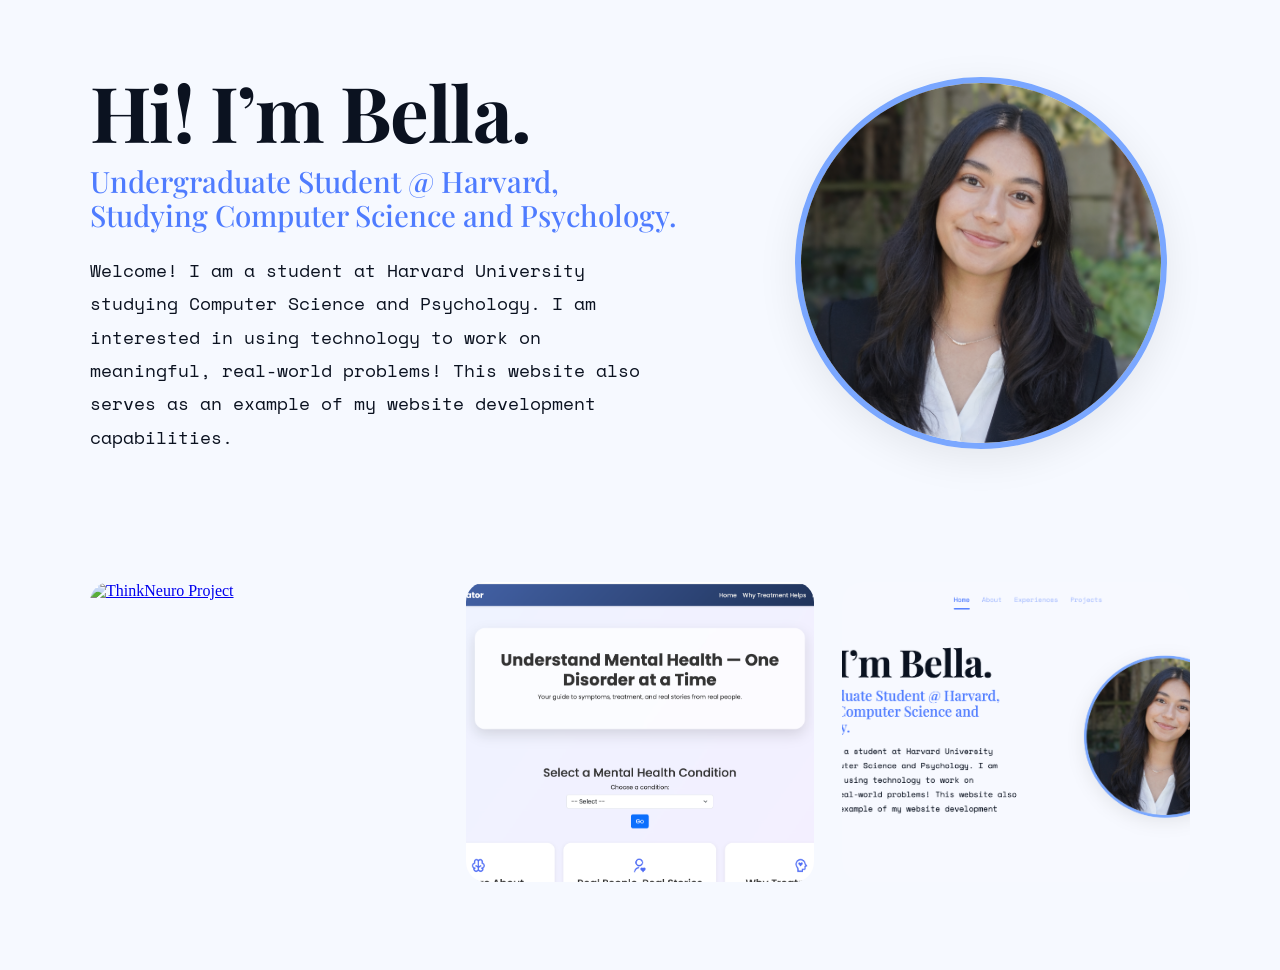
==== index.html @ c7327dbe "Save specific local edits" ====
<!doctype html>
<html>

<head>
  <title>Isabella Meneses-Guimaraes (Bella Meneses)</title>
  <meta charset="utf-8" name="viewport" content="width=device-width, initial-scale=1">
  <link href="https://use.fontawesome.com/releases/v5.2.0/css/all.css" media="screen" rel="stylesheet"
    type="text/css" />
  <link href="css/frame.css" media="screen" rel="stylesheet" type="text/css" />
  <link href="css/controls.css" media="screen" rel="stylesheet" type="text/css" />
  <link href="css/custom.css" media="screen" rel="stylesheet" type="text/css" />
  <link rel="preconnect" href="https://fonts.googleapis.com">
  <link rel="preconnect" href="https://fonts.gstatic.com" crossorigin>
  <link
    href="https://fonts.googleapis.com/css2?family=Playfair+Display:wght@500;700&family=Space+Mono:wght@400;700&display=swap"
    rel="stylesheet">
  <script src="https://ajax.googleapis.com/ajax/libs/jquery/3.3.1/jquery.min.js"></script>
  <script src="js/menu.js"></script>
  <script src="js/footer.js"></script>
  <script src="js/custom.js"></script>
</head>

<body>
  <div class="menu-container"></div>
  <div class="content-container">
    <!-------------------------------------------------------------------------------------------->
    <!--Start Header-->
    <section class="hero">
      <div class="hero-inner">

        <!-- LEFT SIDE -->
        <div class="hero-text-column">
          <h1 class="hero-title">Hi! I’m Bella.</h1>

          <h2 class="hero-subtitle">
            Undergraduate Student @ Harvard,<br>
            Studying Computer Science and Psychology.
          </h2>

          <p class="hero-text">
            Welcome! I am a student at Harvard University studying Computer Science and Psychology. I am interested in
            using technology to work on meaningful, real-world problems! This website also serves as an example of my
            website development capabilities.
          </p>
        </div>

        <!-- RIGHT SIDE -->
        <div class="hero-image-column">
          <div class="hero-image-wrapper">
            <img src="img/headshot.png" alt="Bella Meneses">
          </div>
        </div>

      </div>
    </section>
    <!--End Header-->

    <section class="project-preview-section">
      <div class="project-preview-grid">

        <a href="thinkneuro.html" class="project-tile">
          <img src="img/thinkneuro-preview.png" alt="ThinkNeuro Project">
          <div class="tile-overlay">
            <h3>ThinkNeuro Project</h3>
          </div>
        </a>

        <a href="mental-health.html" class="project-tile">
          <img src="img/mental-health-preview.png" alt="Mental Health Navigator">
          <div class="tile-overlay">
            <h3>Mental Health Navigator</h3>
          </div>
        </a>

        <a href="website.html" class="project-tile">
          <img src="img/website-preview.png" alt="Personal Website">
          <div class="tile-overlay">
            <h3>Personal Website</h3>
          </div>
        </a>

      </div>
    </section>
---- css/controls.css ----
/*************************************************************************
 * GitHub: https://github.com/yenchiah/project-website-template
 * Version: v3.44
 * This CSS file has control elements that do not require JavaScript
 * If you want to keep this template updated, avoid modifying this file
 * Instead, add your own CSS in the custom.css file
 *************************************************************************/

.custom-image-button {
  display: flex;
  flex-direction: column;
  flex-wrap: wrap;
  justify-content: flex-start;
  align-items: stretch;
  align-content: stretch;
  box-sizing: border-box;
  text-decoration: none;
  -webkit-touch-callout: none;
  -webkit-user-select: none;
  -khtml-user-select: none;
  -moz-user-select: none;
  -ms-user-select: none;
  user-select: none;
}

.custom-button {
  font-family: 'Open Sans', Helvetica, Arial, sans-serif;
  padding: 10px 20px;
  text-align: center;
  font-size: 14px;
  line-height: 15px;
  outline: none;
  border-radius: 2px;
  cursor: pointer;
  box-shadow: none;
  transition: background-color 0.1s, box-shadow 0.1s, border 0.1s;
  text-decoration: none;
  display: block;
  box-sizing: border-box;
  color: white;
  border: 1px solid #7d7d7d;
  background-color: #7d7d7d;
  -webkit-touch-callout: none;
  -webkit-user-select: none;
  -khtml-user-select: none;
  -moz-user-select: none;
  -ms-user-select: none;
  user-select: none;
}

.custom-button:not(:disabled):hover {
  background-color: #4d4d4d;
  border-color: #4d4d4d;
}

.custom-button:not(:disabled):active {
  background-color: #4d4d4d;
  border-color: #4d4d4d;
}

.custom-button:disabled {
  opacity: 0.4;
  cursor: default;
}

.custom-button-primary {
  background-color: #007bff;
  border-color: #007bff;
}

.custom-button-primary:not(:disabled):hover {
  background-color: #005cbf;
  border-color: #005cbf;
}

.custom-button-primary:not(:disabled):active {
  background-color: #005cbf;
  border-color: #005cbf;
}

.custom-button-danger {
  background-color: #dc3545;
  border-color: #dc3545;
}

.custom-button-danger:not(:disabled):hover {
  background-color: #a71120;
  border-color: #a71120;
}

.custom-button-danger:not(:disabled):active {
  background-color: #a71120;
  border-color: #a71120;
}

.custom-button-info {
  background-color: #17a2b8;
  border-color: #17a2b8;
}

.custom-button-info:not(:disabled):hover {
  background-color: #007082;
  border-color: #007082;
}

.custom-button-info:not(:disabled):active {
  background-color: #007082;
  border-color: #007082;
}

.custom-button-flat {
  font-family: 'Open Sans', Helvetica, Arial, sans-serif;
  text-align: center;
  font-size: 16px;
  line-height: 16px;
  outline: none;
  border-radius: 48px;
  cursor: pointer;
  box-shadow: none;
  transition: background-color 0.1s, box-shadow 0.1s, border 0.1s;
  text-decoration: none;
  color: black;
  border: 1px solid #777777;
  background-color: white;
  padding: 13px;
  display: flex;
  flex-direction: row;
  flex-wrap: wrap;
  justify-content: center;
  align-items: center;
  align-content: center;
  box-sizing: border-box;
  -webkit-touch-callout: none;
  -webkit-user-select: none;
  -khtml-user-select: none;
  -moz-user-select: none;
  -ms-user-select: none;
  user-select: none;
}

.custom-button-flat.large {
  font-size: 18px;
  line-height: 18px;
  padding: 17px;
  border-radius: 56px;
}

.custom-button-flat.small {
  font-size: 14px;
  line-height: 14px;
  padding: 12px;
  border-radius: 42px;
}

.custom-button-flat:disabled {
  opacity: 0.4;
  cursor: default;
}

.custom-button-flat img {
  width: 20px;
  height: 20px;
}

.custom-button-flat.small img {
  width: 16px;
  height: 16px;
}

.custom-button-flat.large img {
  width: 24px;
  height: 24px;
}

.custom-button-flat span {
  margin-left: 6px;
}

input.custom-textbox,
textarea.custom-textbox {
  font-family: 'Source Sans Pro', Helvetica, Arial, sans-serif;
  box-sizing: border-box;
  padding: 5px 10px;
  background: rgb(255, 255, 255);
  border: 1px solid #7d7d7d;
  font-size: 16px;
  outline: none;
  border-radius: 2px;
  resize: vertical;
}

input.custom-textbox {
  min-height: 37px;
  max-height: 37px;
}

textarea.custom-textbox {
  min-height: 60px;
  max-height: 200px;
}

input[readonly].custom-textbox,
textarea[readonly].custom-textbox {
  cursor: default;
  background: rgb(230, 230, 230);
}

.control-group {
  display: flex;
  flex-direction: row;
  flex-wrap: wrap;
  justify-content: flex-start;
  align-items: center;
  align-content: stretch;
  box-sizing: border-box;
  -webkit-touch-callout: none;
  -webkit-user-select: none;
  -khtml-user-select: none;
  -moz-user-select: none;
  -ms-user-select: none;
  user-select: none;
}

.control-group .custom-image-button {
  margin: 10px 0 10px 0;
}

.control-group .custom-image-button:not(:last-child) {
  margin-right: 15px;
}

.control-group .custom-button {
  margin: 10px 0 10px 0;
}

.control-group .custom-button:not(:last-child) {
  margin-right: 15px;
}

.control-group .custom-button-flat {
  margin: 10px 0 10px 0;
}

.control-group .custom-button-flat:not(:last-child) {
  margin-right: 15px;
}

.control-group .custom-textbox {
  margin: 10px 0 10px 0;
}

.control-group .custom-textbox:not(:last-child) {
  margin-right: 15px;
}

@media screen and (max-width: 500px) {
  .stretch-on-mobile {
    margin-left: 0 !important;
    margin-right: 0 !important;
    flex: 1 0 100%;
    max-width: 100%;
  }
}

.pulse-white {
  box-shadow: 0 0 0 rgba(255, 255, 255, 0.5);
  animation: pulse-white 2s infinite;
}

@-webkit-keyframes pulse-white {
  0% {
    -webkit-box-shadow: 0 0 0 0 rgba(255, 255, 255, 0.5);
  }

  70% {
    -webkit-box-shadow: 0 0 0 15px rgba(255, 255, 255, 0);
  }

  100% {
    -webkit-box-shadow: 0 0 0 0 rgba(255, 255, 255, 0);
  }
}

@keyframes pulse-white {
  0% {
    -moz-box-shadow: 0 0 0 0 rgba(255, 255, 255, 0.5);
    box-shadow: 0 0 0 0 rgba(255, 255, 255, 0.5);
  }

  70% {
    -moz-box-shadow: 0 0 0 15px rgba(255, 255, 255, 0);
    box-shadow: 0 0 0 15px rgba(255, 255, 255, 0);
  }

  100% {
    -moz-box-shadow: 0 0 0 0 rgba(255, 255, 255, 0);
    box-shadow: 0 0 0 0 rgba(255, 255, 255, 0);
  }
}

.pulse-black {
  box-shadow: 0 0 0 rgba(0, 0, 0, 0.5);
  animation: pulse-black 2s infinite;
}

@-webkit-keyframes pulse-black {
  0% {
    -webkit-box-shadow: 0 0 0 0 rgba(0, 0, 0, 0.5);
  }

  70% {
    -webkit-box-shadow: 0 0 0 15px rgba(0, 0, 0, 0);
  }

  100% {
    -webkit-box-shadow: 0 0 0 0 rgba(0, 0, 0, 0);
  }
}

@keyframes pulse-black {
  0% {
    -moz-box-shadow: 0 0 0 0 rgba(0, 0, 0, 0.5);
    box-shadow: 0 0 0 0 rgba(0, 0, 0, 0.5);
  }

  70% {
    -moz-box-shadow: 0 0 0 15px rgba(0, 0, 0, 0);
    box-shadow: 0 0 0 15px rgba(0, 0, 0, 0);
  }

  100% {
    -moz-box-shadow: 0 0 0 0 rgba(0, 0, 0, 0);
    box-shadow: 0 0 0 0 rgba(0, 0, 0, 0);
  }
}

.pulse-primary {
  box-shadow: 0 0 0 rgba(0, 123, 255, 0.5);
  animation: pulse-primary 2s infinite;
}

@-webkit-keyframes pulse-primary {
  0% {
    -webkit-box-shadow: 0 0 0 0 rgba(0, 123, 255, 0.5);
  }

  70% {
    -webkit-box-shadow: 0 0 0 15px rgba(0, 123, 255, 0);
  }

  100% {
    -webkit-box-shadow: 0 0 0 0 rgba(0, 123, 255, 0);
  }
}

@keyframes pulse-primary {
  0% {
    -moz-box-shadow: 0 0 0 0 rgba(0, 123, 255, 0.5);
    box-shadow: 0 0 0 0 rgba(0, 123, 255, 0.5);
  }

  70% {
    -moz-box-shadow: 0 0 0 15px rgba(0, 123, 255, 0);
    box-shadow: 0 0 0 15px rgba(0, 123, 255, 0);
  }

  100% {
    -moz-box-shadow: 0 0 0 0 rgba(0, 123, 255, 0);
    box-shadow: 0 0 0 0 rgba(0, 123, 255, 0);
  }
}

.pulse-danger {
  box-shadow: 0 0 0 rgba(220, 53, 69, 0.5);
  animation: pulse-danger 2s infinite;
}

@-webkit-keyframes pulse-danger {
  0% {
    -webkit-box-shadow: 0 0 0 0 rgba(220, 53, 69, 0.5);
  }

  70% {
    -webkit-box-shadow: 0 0 0 15px rgba(220, 53, 69, 0);
  }

  100% {
    -webkit-box-shadow: 0 0 0 0 rgba(220, 53, 69, 0);
  }
}

@keyframes pulse-danger {
  0% {
    -moz-box-shadow: 0 0 0 0 rgba(220, 53, 69, 0.5);
    box-shadow: 0 0 0 0 rgba(220, 53, 69, 0.5);
  }

  70% {
    -moz-box-shadow: 0 0 0 15px rgba(220, 53, 69, 0);
    box-shadow: 0 0 0 15px rgba(220, 53, 69, 0);
  }

  100% {
    -moz-box-shadow: 0 0 0 0 rgba(220, 53, 69, 0);
    box-shadow: 0 0 0 0 rgba(220, 53, 69, 0);
  }
}

.pulse-info {
  box-shadow: 0 0 0 rgba(23, 162, 184, 0.5);
  animation: pulse-info 2s infinite;
}

@-webkit-keyframes pulse-info {
  0% {
    -webkit-box-shadow: 0 0 0 0 rgba(23, 162, 184, 0.5);
  }

  70% {
    -webkit-box-shadow: 0 0 0 15px rgba(23, 162, 184, 0);
  }

  100% {
    -webkit-box-shadow: 0 0 0 0 rgba(23, 162, 184, 0);
  }
}

@keyframes pulse-info {
  0% {
    -moz-box-shadow: 0 0 0 0 rgba(23, 162, 184, 0.5);
    box-shadow: 0 0 0 0 rgba(23, 162, 184, 0.5);
  }

  70% {
    -moz-box-shadow: 0 0 0 15px rgba(23, 162, 184, 0);
    box-shadow: 0 0 0 15px rgba(23, 162, 184, 0);
  }

  100% {
    -moz-box-shadow: 0 0 0 0 rgba(23, 162, 184, 0);
    box-shadow: 0 0 0 0 rgba(23, 162, 184, 0);
  }
}

:root {
    --radius-sm: 12px;
    --radius-md: 16px;
    --radius-lg: 20px;
    --shadow-sm: 0 3px 10px rgba(0, 0, 0, 0.08);
    --shadow-md: 0 6px 15px rgba(0, 0, 0, 0.15);
    --shadow-lg: 0 15px 35px rgba(0, 0, 0, 0.12);
    --gradient-bg: linear-gradient(to bottom right, #eef4ff, #f7ecff);
    --gradient-nav: linear-gradient(135deg, #4b6cb7, #182848);
    --primary-blue: #4f6df5;
}
---- css/custom.css ----
/*************************************************************************
 * Your custom CSS file
 *************************************************************************/

.custom-dropdown {
  width: 240px;
}

.custom-textbox {
  width: 240px;
}

#dialog-1,
#dialog-2,
#dialog-3,
#dialog-4,
#share-dialog {
  display: none;
}

#share-url {
  width: 100%;
  -webkit-touch-callout: default !important;
  -webkit-user-select: text !important;
  -khtml-user-select: text !important;
  -moz-user-select: text !important;
  -ms-user-select: text !important;
  user-select: text !important;
}

#share-url-copy-prompt {
  display: none;
  color: #007bff;
}


:root {
    --radius-sm: 12px;
    --radius-md: 16px;
    --radius-lg: 20px;
    --shadow-sm: 0 3px 10px rgba(0, 0, 0, 0.08);
    --shadow-md: 0 6px 15px rgba(0, 0, 0, 0.15);
    --shadow-lg: 0 15px 35px rgba(0, 0, 0, 0.12);
    --gradient-bg: linear-gradient(to bottom right, #eef4ff, #f7ecff);
    --gradient-nav: linear-gradient(135deg, #4b6cb7, #182848);
    --primary-blue: #4f6df5;
}

:root{
  --hero-ink: #0b1220;
  --hero-accent: #4f7cff;     /* main blue */
  --hero-accent-soft: #7aa7ff;/* lighter blue */
  --hero-pill: #dbeafe;       /* very light blue pill */
  --hero-bg: #f6f9ff;         /* page background tint */
}

/* hero layout */
.hero{
  background: var(--hero-bg);
  padding: 80px 24px 60px 24px;
}

.hero-inner{
  width: min(860px, 100%);
}

.hero-title{
  font-family: "Playfair Display", serif;
  font-weight: 700;
  letter-spacing: -0.02em;
  color: var(--hero-ink);
  font-size: clamp(56px, 6vw, 92px);
  line-height: 1.02;
  margin: 0 0 18px;
}

.hero-subtitle{
  font-family: "Playfair Display", serif;
  font-weight: 500;
  color: var(--hero-accent);
  font-size: clamp(22px, 2.6vw, 34px);
  line-height: 1.15;
  margin: 0 0 34px;
}

.hero-text{
  font-family: "Space Mono", monospace;
  color: #0b1220;
  font-size: clamp(16px, 1.6vw, 20px);
  line-height: 1.9;
  max-width: 44ch;
  margin: 0 0 42px;
}

/* pills (if you add icons/links under hero later) */
.hero-actions{
  display: flex;
  gap: 22px;
  align-items: center;
}

.pill{
  width: 140px;
  height: 74px;
  border-radius: 999px;
  background: var(--hero-pill);
  display: inline-flex;
  align-items: center;
  justify-content: center;
  text-decoration: none;
  transition: transform 0.12s ease, filter 0.12s ease;
}

.pill:hover{ transform: translateY(-2px); filter: brightness(0.98); }

.pill i, .pill svg, .pill img{
  font-size: 34px;
  width: 34px;
  height: 34px;
  color: var(--hero-accent);
}

.menu-index {
  color: #4f7cff !important;
  opacity: 1 !important;
  font-weight: 700 !important;
}

:root{
  --nav-ink: #0b1220;
  --nav-muted: rgba(79,124,255,0.45);
  --nav-accent: var(--hero-accent);
}

/* container injected by template */
.menu-container{
  position: sticky;
  top: 0;
  z-index: 1000;
  background: var(--nav-bg);
}

/* the navbar */
.topnav{
  height: 72px;
  display: flex;
  align-items: center;
  justify-content: space-between;
  gap: 24px;

  width: min(1100px, calc(100% - 48px));
  margin: 0 auto;
}

/* left brand */
.topnav-brand{
  font-family: "Playfair Display", serif;
  font-weight: 700;
  color: var(--nav-accent);
  text-decoration: none;
  font-size: 22px;
  letter-spacing: -0.01em;
  white-space: nowrap;
}

/* center links */
.topnav-links{
  display: flex;
  align-items: center;
  gap: 28px;
}

.topnav-link{
  font-family: "Space Mono", monospace;
  font-size: 15px;
  color: var(--nav-muted);
  text-decoration: none;
  padding: 6px 0;
  position: relative;
  transition: color 0.12s ease;
}

.topnav-link:hover{
  color: var(--nav-accent);
}

/* active underline like screenshot */
.topnav-link.is-active{
  color: var(--nav-accent);
}

.topnav-link.is-active::after{
  content: "";
  position: absolute;
  left: 0;
  right: 0;
  bottom: -6px;
  height: 3px;
  border-radius: 999px;
  background: var(--nav-accent);
}

/* right icons */
.topnav-icons{
  display: flex;
  align-items: center;
  gap: 18px;
}

.topnav-icon{
  color: var(--nav-accent);
  text-decoration: none;
  font-size: 18px;
  line-height: 1;
  opacity: 0.9;
  transition: transform 0.12s ease, opacity 0.12s ease;
}

.topnav-icon:hover{
  transform: translateY(-1px);
  opacity: 1;
}

/* mobile: collapse center links (simple version) */
@media (max-width: 820px){
  .topnav{
    height: auto;
    padding: 14px 0;
    flex-wrap: wrap;
    row-gap: 10px;
  }

  .topnav-links{
    display: flex;
    flex-wrap: wrap;
    justify-content: center;
    width: 100%;
    gap: 16px 22px;
  }

  .topnav-icons{
    margin-left: auto;
  }
}

/* Make navbar blend into the page */
.menu-container{
  position: sticky;
  top: 0;
  z-index: 1000;

  background: transparent !important;
  box-shadow: none !important;
  border: none !important;
}

/* Give the nav itself the same background as the hero/page */
.topnav{
  background: var(--hero-bg);
  box-shadow: none !important;
  border: none !important;
}

html, body{
  background: var(--hero-bg);
}

.topnav{
  height: 72px;              /* nav height */
  padding: 0;                /* IMPORTANT: remove tall padding */
  padding-top: 6px;
  display: flex;
  align-items: center;
  justify-content: space-between;
  gap: 24px;

  width: min(1100px, calc(100% - 48px));
  margin: 0 auto;

  background: var(--hero-bg);
  box-shadow: none !important;
  border: none !important;
}


/* Layout: split hero into two columns */
.hero-inner{
  display: flex;
  align-items: center;
  justify-content: space-between;
  gap: 60px;
}

/* Left column */
.hero-text-column{
  flex: 1;
  max-width: 600px;
}

/* Right column */
.hero-image-column{
  flex: 1;
  display: flex;
  justify-content: center;
}

/* Circular image styling */
.hero-image-wrapper{
  width: 400px;
  height: 400px;
  border-radius: 50%;
  overflow: hidden;
  border: 6px solid var(--hero-accent-soft);
  box-shadow: 0 10px 40px rgba(0,0,0,0.08);
}

.hero-image-wrapper img{
  width: 100%;
  height: 100%;
  object-fit: cover;
}

/* Mobile: stack vertically */
@media (max-width: 900px){
  .hero-inner{
    flex-direction: column;
    text-align: center;
  }

  .hero-image-wrapper{
    width: 260px;
    height: 260px;
  }
}

html, body{
  height: auto;
  overflow-x: hidden;
}

/* generic page layout (for About, Experience, etc.) */
.page-section{
  padding: 100px 24px;
  background: var(--hero-bg);
}

.page-inner{
  width: min(900px, 100%);
  margin: 0 auto;
}

.page-title{
  font-family: "Playfair Display", serif;
  font-size: 56px;
  margin-bottom: 50px;
  color: var(--hero-ink);
}

.page-content{
  font-family: "Space Mono", monospace;
  font-size: 18px;
  line-height: 1.9;
  max-width: 65ch;
}

.page-content p{
  margin-bottom: 28px;
}

/* ---------- About card: flex layout for easier sizing ---------- */
.about-section{
  background: var(--hero-bg);
  padding: clamp(40px, 5vw, 72px) 24px;
}

/* smaller card overall and better proportions */
.about-card{
  max-width: 1000px;         /* overall card width */
  margin: 0 auto;
  background: rgba(79,124,255,0.10);
  border-radius: 36px;
  padding: clamp(28px, 3.5vw, 44px);

  display: flex;
  gap: clamp(20px, 3vw, 48px);
  align-items: center;   /* top-align by default */
}

/* left: photo column */
.about-photo{
  flex: 0 0 380px;           /* control how much width the photo takes */
  max-width: 45%;            /* helpful on different viewports */
  overflow: hidden;
  border-radius: 22px;
  background: rgba(255,255,255,0.45);
  display: block;
  box-shadow: 0 6px 18px rgba(0,0,0,0.04);
}

/* the actual image (cropped inside the frame) */
.about-photo img{
  width: 100%;
  height: 100%;
  display: block;
  object-fit: cover;         /* crops but preserves aspect */
  object-position: 50% 30%;  /* move crop up/down: change % to taste */
  border-radius: 21px;       /* make sure corners show in every browser */
}

/* right: text column (less "blocky") */
.about-text{
  flex: 1;
  padding-top: 6px;          /* small top offset so title doesn't sit cramped */
  font-family: "Space Mono", monospace;
  font-size: 17px;
  line-height: 1.55;         /* tighter than before — more compact */
  color: var(--hero-ink);
  max-width: none;           /* allow it to expand horizontally */
}

/* paragraph spacing */
.about-text p{
  margin: 0 0 18px;
}

/* title sizing */
.about-title{
  font-family: "Playfair Display", serif;
  font-weight: 700;
  color: var(--hero-accent);
  font-size: clamp(36px, 4.2vw, 56px);
  margin: 0 0 14px;
}

/* ---------- Responsive: stack nicely on small screens ---------- */
@media (max-width: 920px){
  .about-card{
    flex-direction: column;
    padding: 28px;
    gap: 24px;
    text-align: left;
  }

  .about-photo{
    width: min(420px, 90%);
    margin: 0 auto;
    flex: none;
  }

  .about-text{
    padding-top: 0;
    font-size: 16px;
    line-height: 1.6;
  }

  .about-title{
    font-size: 40px;
    text-align: center;
  }
}

/* ===== Resume / Experience timeline style ===== */

.resume-section{
  padding: 80px 24px 120px;
  max-width: 1050px;
  margin: 0 auto;
}

.resume-heading{
  font-family: "Playfair Display", serif;
  font-size: 56px;
  color: var(--hero-accent);
  margin: 40px 0 34px;
  display: flex;
  align-items: center;
  gap: 22px;
}

.resume-heading::before{
  content: "";
  width: 90px;
  height: 5px;
  background: rgba(79,124,255,0.45);
  border-radius: 999px;
}

.resume-timeline{
  display: flex;
  flex-direction: column;
  gap: 44px;
}

.resume-item{
  display: grid;
  grid-template-columns: 1fr auto;
  gap: 44px;
  align-items: start;

  padding-left: 30px;
  position: relative;
}

.resume-item::before{
  content: "";
  position: absolute;
  left: 0;
  top: 6px;
  width: 14px;
  height: 14px;
  border-radius: 999px;
  background: rgba(79,124,255,0.55);
}

.resume-item::after{
  content: "";
  position: absolute;
  left: 6px;
  top: 26px;
  bottom: -44px; /* matches timeline gap */
  width: 3px;
  background: rgba(79,124,255,0.35);
  border-radius: 999px;
}

.resume-item:last-child::after{
  display: none;
}

.resume-left h3{
  margin: 0 0 10px;
  font-family: "Space Mono", monospace;
  font-size: 22px;
  color: rgba(79,124,255,0.70);
  font-weight: 700;
}

.resume-subtitle{
  margin: 0 0 12px;
  font-family: "Space Mono", monospace;
  font-weight: 700;
  color: var(--hero-ink);
}

.resume-left ul{
  margin: 0;
  padding-left: 18px;
  font-family: "Space Mono", monospace;
  font-size: 16px;
  line-height: 1.65;
  color: var(--hero-ink);
}

.resume-left li{
  margin-bottom: 8px;
}

.resume-date{
  font-family: "Space Mono", monospace;
  font-weight: 700;
  white-space: nowrap;
  color: var(--hero-ink);
  opacity: 0.9;
  padding-top: 6px;
}

/* Skills section */
.resume-skills{
  margin-top: 10px;
  font-family: "Space Mono", monospace;
  font-size: 16px;
  line-height: 1.8;
}

.resume-skill-row{
  display: grid;
  grid-template-columns: 140px 1fr;
  gap: 16px;
  margin-bottom: 12px;
}

.skill-label{
  font-weight: 700;
  color: rgba(79,124,255,0.70);
}

.skill-value{
  color: var(--hero-ink);
}

/* Mobile */
@media (max-width: 820px){
  .resume-heading{
    font-size: 44px;
  }

  .resume-item{
    grid-template-columns: 1fr;
    gap: 12px;
  }

  .resume-date{
    opacity: 0.7;
  }

  .resume-skill-row{
    grid-template-columns: 1fr;
    gap: 4px;
  }
}

/* ===== ULTRA TIGHT SKILLS SPACING ===== */

/* Kill extra space after timeline */
.resume-timeline{
  margin-bottom: 20px !important;
  gap: 28px !important;
}

/* Remove extra spacing above Skills */
.resume-heading{
  margin: 12px 0 14px !important;
}

/* Reduce skill list container spacing */
.resume-skills{
  margin-top: 1px !important;
}

/* Compress each skill row */
.resume-skill-row{
  margin-bottom: 4px !important;
  gap: 8px !important;
}

/* Reduce line spacing slightly */
.skill-value{
  line-height: 1.6 !important;
}

/* ===== Homepage Project Preview Grid ===== */

.project-preview-section{
  padding: 80px 24px;
  background: var(--hero-bg);
}

.project-preview-grid{
  max-width: 1100px;
  margin: 0 auto;
  display: grid;
  grid-template-columns: repeat(3, 1fr);
  gap: 28px;
}

.project-tile{
  position: relative;
  overflow: hidden;
  border-radius: 20px;
  display: block;
}

.project-tile img{
  width: 100%;
  height: 300px;
  object-fit: cover;
  display: block;
  transition: transform 0.4s ease;
}

.tile-overlay{
  position: absolute;
  inset: 0;
  background: rgba(79,124,255,0.6);
  display: flex;
  align-items: center;
  justify-content: center;
  opacity: 0;
  transition: opacity 0.3s ease;
}

.tile-overlay h3{
  color: white;
  font-family: "Playfair Display", serif;
  font-size: 28px;
}

.project-tile:hover img{
  transform: scale(1.05);
}

.project-tile:hover .tile-overlay{
  opacity: 1;
}

@media (max-width: 900px){
  .project-preview-grid{
    grid-template-columns: 1fr;
  }
}

/* ===== Navbar Dropdown ===== */

.dropdown{
  position: relative;
}

.dropdown-menu{
  position: absolute;
  top: 100%;
  left: 0;
  background: white;
  list-style: none;
  padding: 10px 0;
  margin: 0;
  border-radius: 12px;
  box-shadow: 0 10px 30px rgba(0,0,0,0.08);
  opacity: 0;
  pointer-events: none;
  transform: translateY(10px);
  transition: all 0.25s ease;
}

.dropdown-menu li{
  padding: 8px 20px;
}

.dropdown-menu a{
  text-decoration: none;
  color: var(--hero-ink);
  font-family: "Space Mono", monospace;
  font-size: 14px;
}

.dropdown:hover .dropdown-menu{
  opacity: 1;
  pointer-events: auto;
  transform: translateY(0);
}

/* ===== Project Detail Page ===== */

.project-detail-section{
  padding: 120px 24px;
  background: var(--hero-bg);
}

.project-detail-container{
  max-width: 1000px;
  margin: 0 auto;
}

.project-title{
  font-family: "Playfair Display", serif;
  font-size: 56px;
  margin-bottom: 20px;
  color: var(--hero-ink);
}

.project-meta{
  font-family: "Space Mono", monospace;
  margin-bottom: 30px;
  letter-spacing: 2px;
}

.project-description{
  font-family: "Space Mono", monospace;
  line-height: 1.8;
  max-width: 70ch;
  margin-bottom: 40px;
}

.github-btn{
  display: inline-block;
  padding: 12px 24px;
  border-radius: 10px;
  background: var(--hero-accent);
  color: white;
  text-decoration: none;
  font-family: "Space Mono", monospace;
  margin-bottom: 40px;
  transition: background 0.3s ease;
}

.github-btn:hover{
  background: var(--hero-accent-soft);
}

.project-media img{
  width: 100%;
  border-radius: 20px;
}

.topnav-links li {
  list-style: none;
}

.project-video{
  position: relative;
  width: 100%;
  max-width: 1000px;
  margin: 40px 0;
  aspect-ratio: 16 / 9;
  border-radius: 20px;
  overflow: hidden;
}

.project-video iframe{
  width: 100%;
  height: 100%;
  border: none;
}

/* ===== Project page layout ===== */
.project-page{
  max-width: 1000px;
  margin: 40px auto 80px;
  padding: 0 24px;
}

.project-hero{
  background: var(--hero-accent-soft, #e9efff);
  border-radius: 32px;
  padding: 36px 36px 28px;
}

.project-title{
  margin: 0 0 14px;
  font-family: "Playfair Display", serif;
  font-weight: 700;
  font-size: clamp(36px, 5vw, 56px);
  color: #0b1020;
}

.project-meta{
  display: flex;
  flex-wrap: wrap;
  gap: 10px 18px;
  margin: 0 0 14px;
  font-family: "Space Mono", monospace;
  font-size: 14px;
  color: rgba(11,16,32,0.75);
}

.meta-label{
  font-weight: 700;
  color: rgba(11,16,32,0.9);
}

.project-blurb{
  margin: 0 0 18px;
  max-width: 70ch;
  font-family: "Space Mono", monospace;
  font-size: 16px;
  line-height: 1.6;
  color: rgba(11,16,32,0.85);
}

.project-links{
  display: flex;
  gap: 12px;
  flex-wrap: wrap;
}

.project-btn{
  display: inline-flex;
  align-items: center;
  justify-content: center;
  padding: 10px 16px;
  border-radius: 999px;
  text-decoration: none;
  font-family: "Space Mono", monospace;
  font-weight: 700;
  font-size: 14px;
  background: #4f7cff;
  color: white;
  transition: transform 120ms ease, opacity 120ms ease;
}

.project-btn:hover{
  transform: translateY(-1px);
  opacity: 0.95;
}

.project-btn.secondary{
  background: rgba(79,124,255,0.12);
  color: #2c57d6;
}

/* ===== Video frame ===== */
.project-media{
  margin-top: 22px;
}

.project-video{
  position: relative;
  width: 100%;
  aspect-ratio: 16 / 9;
  border-radius: 24px;
  overflow: hidden;
  box-shadow: 0 16px 40px rgba(11,16,32,0.12);
  background: rgba(0,0,0,0.06);
}

.project-video iframe{
  width: 100%;
  height: 100%;
  border: 0;
}

/* Mobile tightening */
@media (max-width: 700px){
  .project-hero{ padding: 26px 22px 20px; border-radius: 26px; }
  .project-page{ margin-top: 20px; }
}

/* =========================
   HOMEPAGE HERO FIX
========================= */

/* Make hero container match navbar width */
.hero{
  background: var(--hero-bg);
  padding: 64px 24px 48px;
}

.hero-inner{
  width: min(1100px, calc(100% - 48px));
  margin: 0 auto;

  display: grid;
  grid-template-columns: 1.2fr 0.8fr;
  gap: 56px;
  align-items: center;
}

/* Text column */
.hero-text-column{
  max-width: 620px;
}

/* Typography tweaks so it doesn’t feel gigantic */
.hero-title{
  font-size: clamp(54px, 6vw, 88px);
  margin: 0 0 14px;
}

.hero-subtitle{
  font-size: clamp(22px, 2.3vw, 32px);
  margin: 0 0 22px;
}

.hero-text{
  font-size: 18px;
  line-height: 1.85;
  margin: 0;
  max-width: 52ch;
}

/* Photo column */
.hero-image-column{
  display: flex;
  justify-content: center;
}

/* Make image responsive instead of fixed 400x400 */
.hero-image-wrapper{
  width: clamp(240px, 32vw, 360px);
  aspect-ratio: 1 / 1;
  height: auto;

  border-radius: 50%;
  overflow: hidden;
  border: 6px solid var(--hero-accent-soft);
  box-shadow: 0 10px 40px rgba(0,0,0,0.08);
}

.hero-image-wrapper img{
  width: 100%;
  height: 100%;
  object-fit: cover;
  object-position: 50% 35%;
}

/* Mobile */
@media (max-width: 900px){
  .hero-inner{
    grid-template-columns: 1fr;
    gap: 28px;
    text-align: center;
  }

  .hero-text-column{
    max-width: 700px;
    margin: 0 auto;
  }

  .hero-text{
    margin: 0 auto;
  }
}
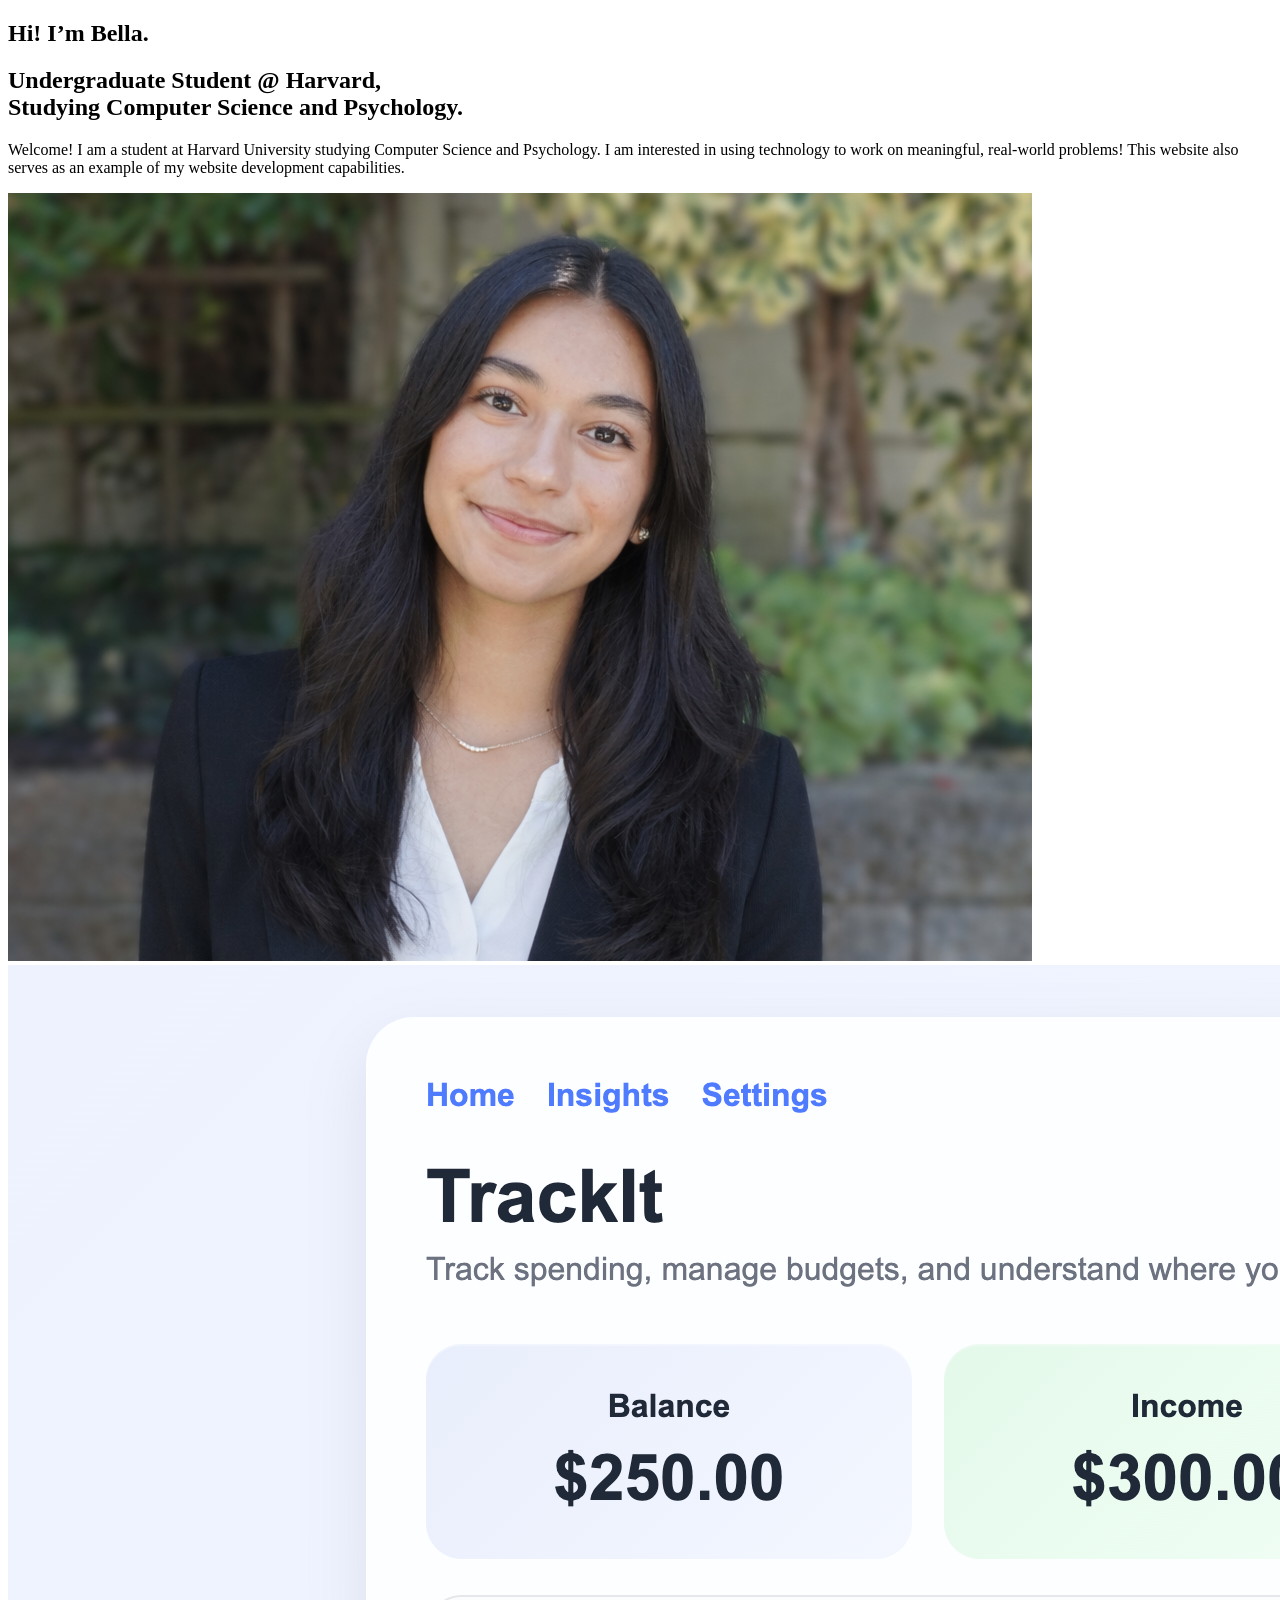
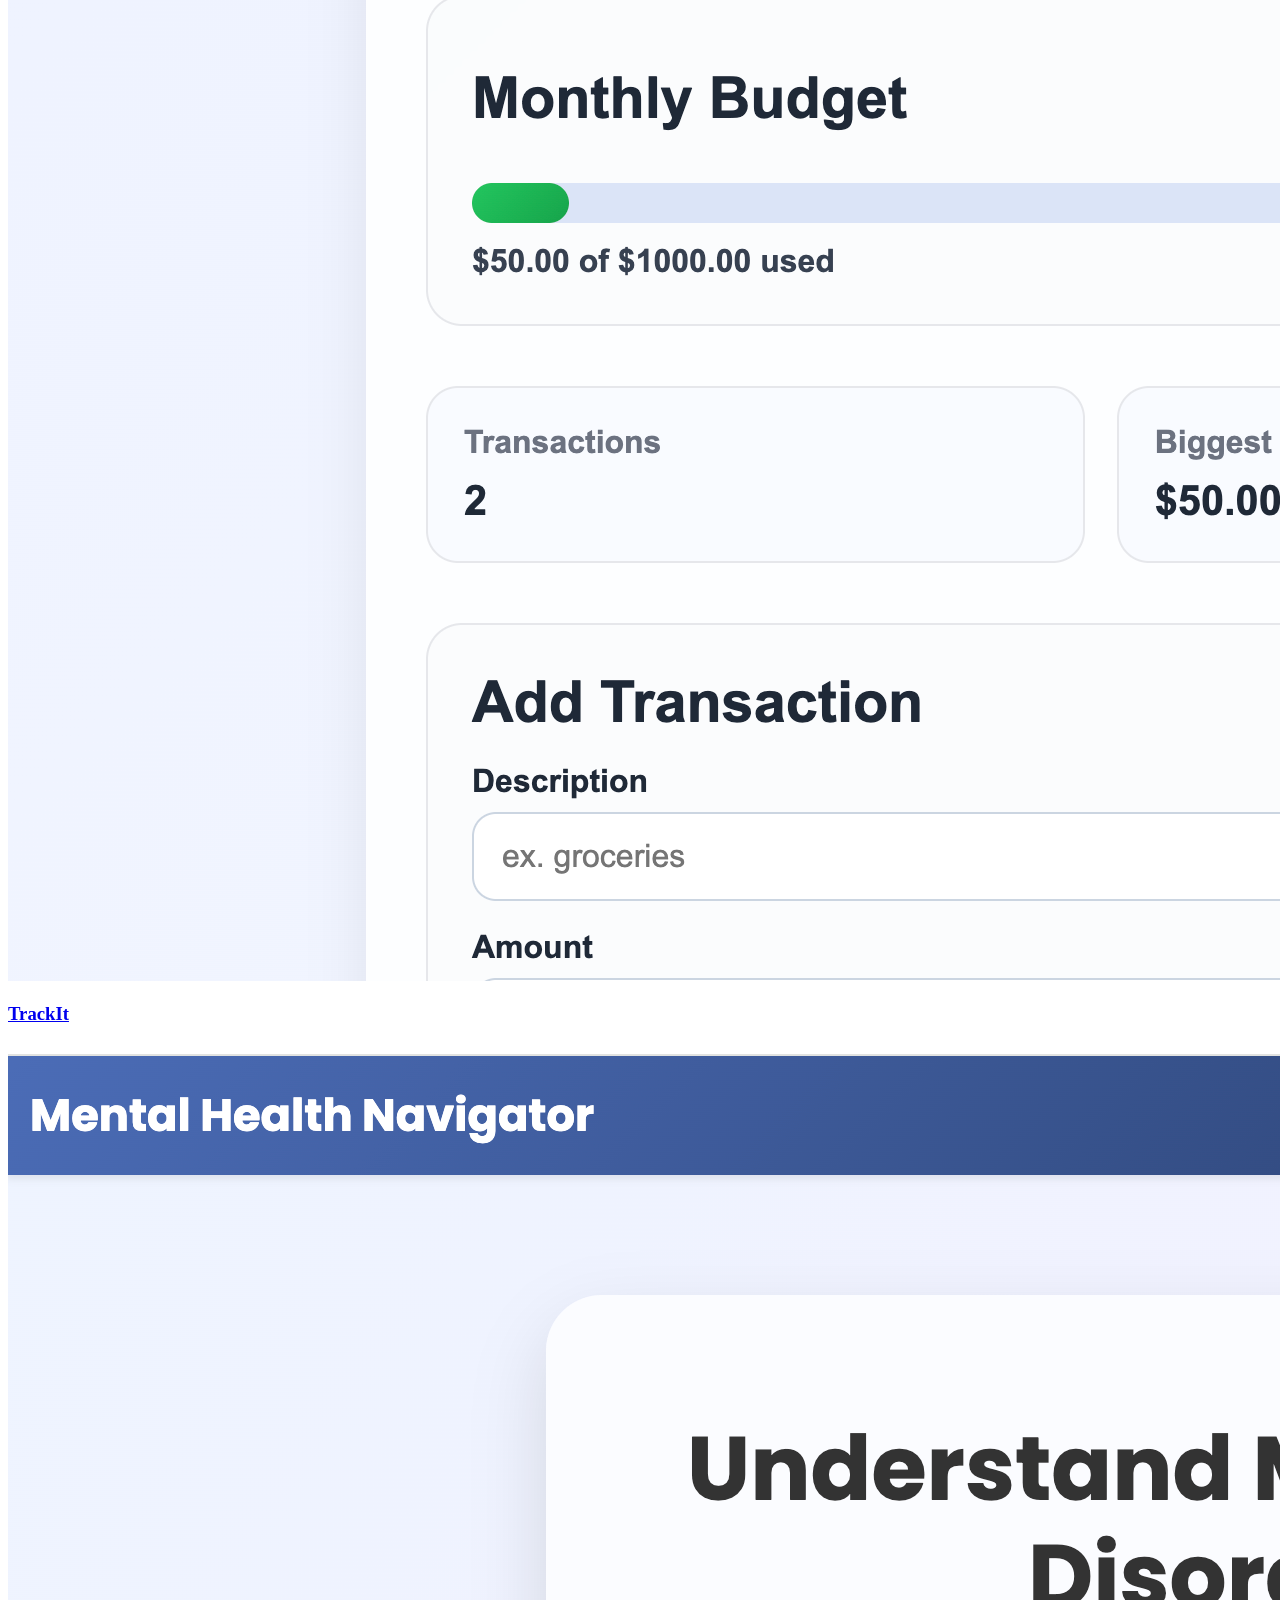
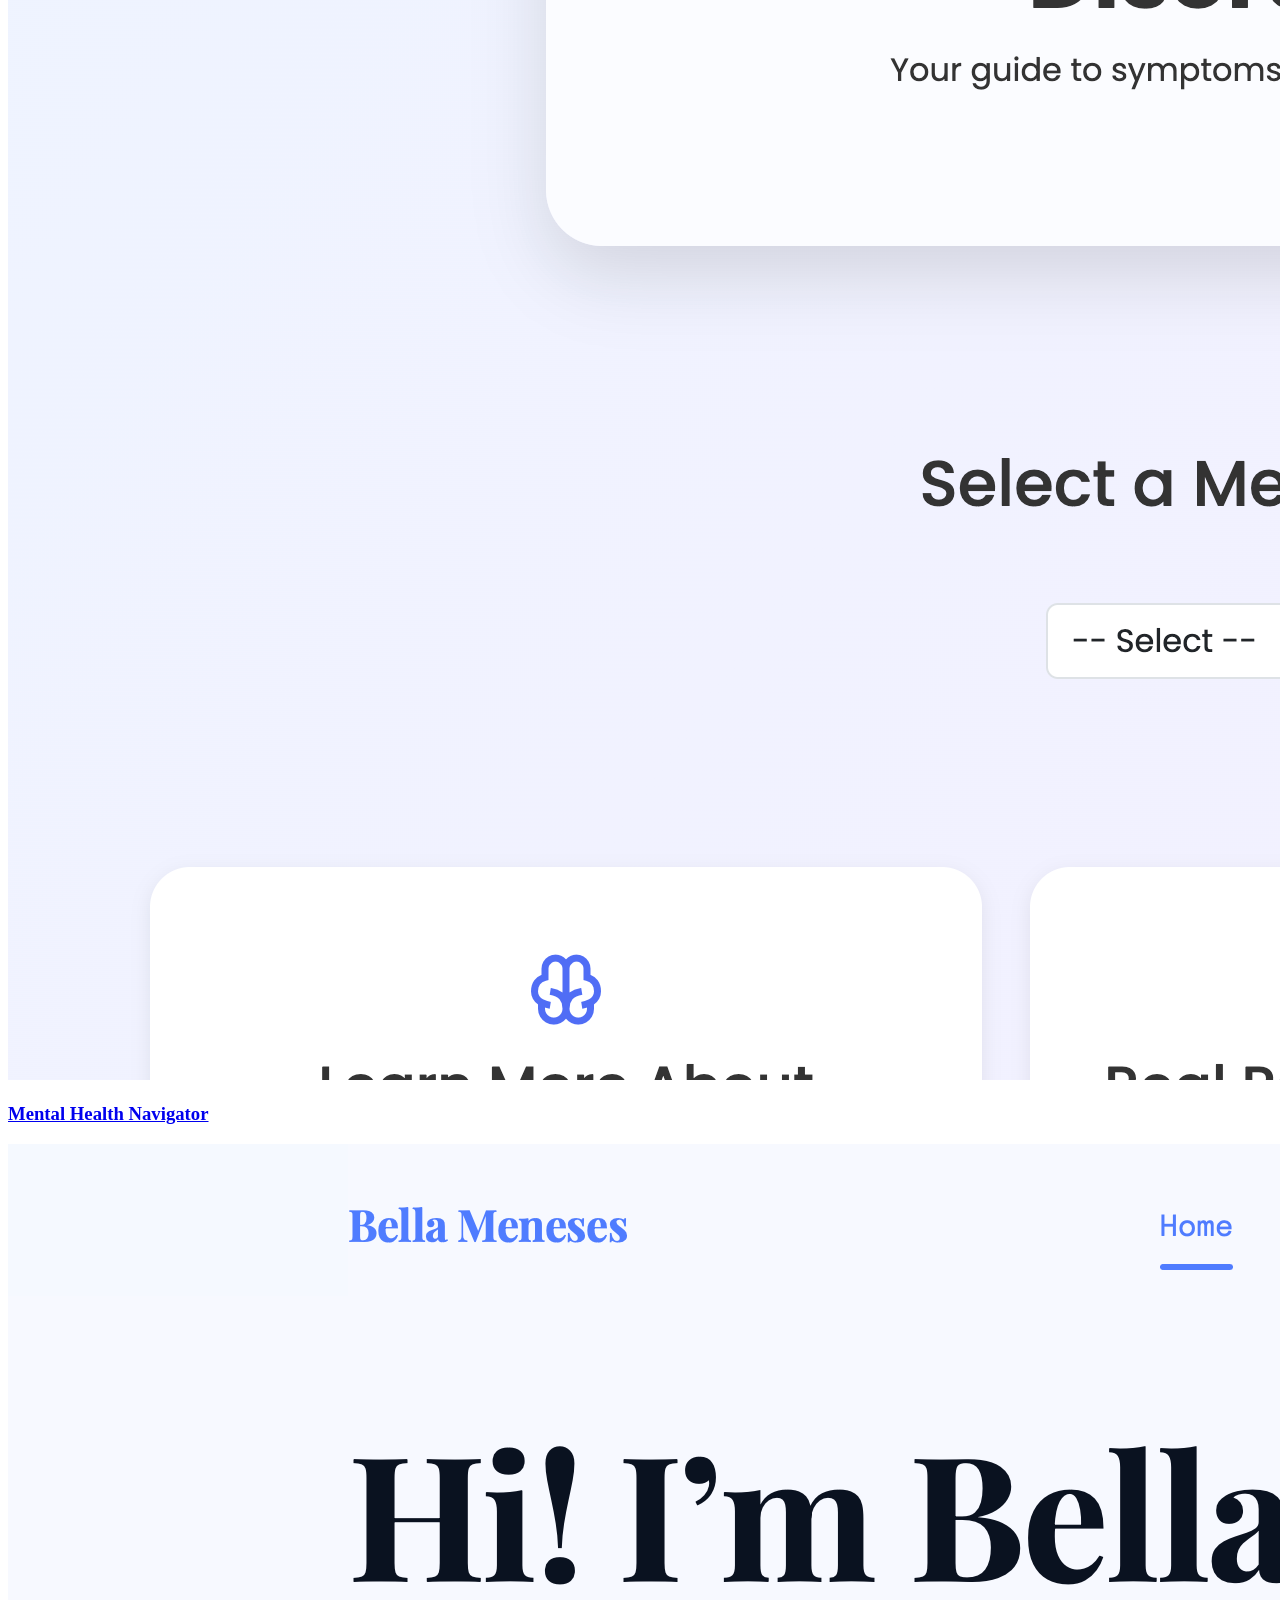
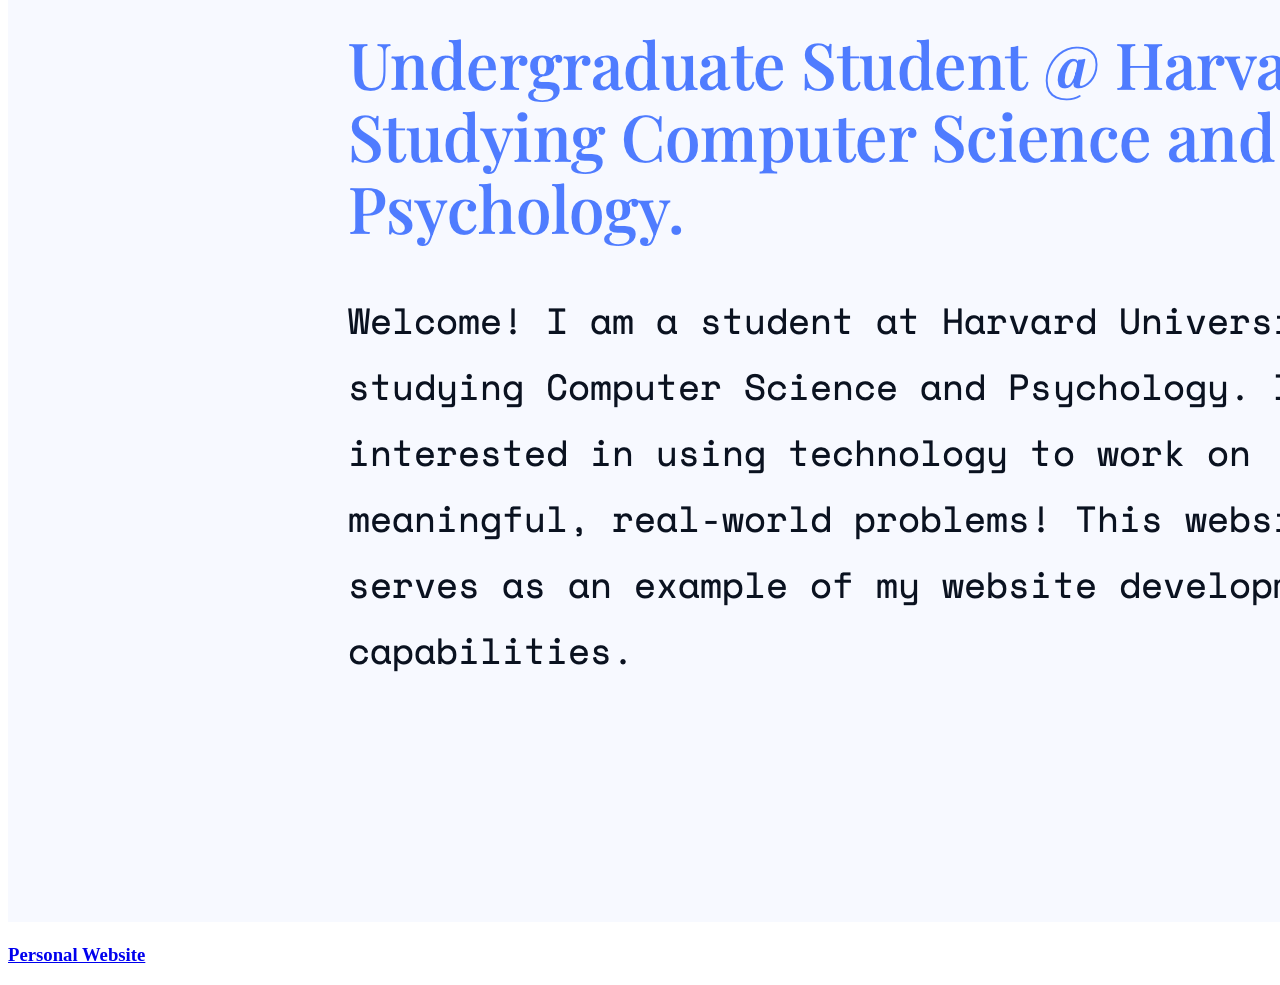
==== commit 5c0cb3d1: "Update homepage" ====
--- a/index.html
+++ b/index.html
@@ -58,10 +58,10 @@
     <section class="project-preview-section">
       <div class="project-preview-grid">
 
-        <a href="thinkneuro.html" class="project-tile">
-          <img src="img/thinkneuro-preview.png" alt="ThinkNeuro Project">
+        <a href="trackit.html" class="project-tile">
+          <img src="img/trackit.png" alt="TrackIt">
           <div class="tile-overlay">
-            <h3>ThinkNeuro Project</h3>
+            <h3>TrackIt</h3>
           </div>
         </a>
 
